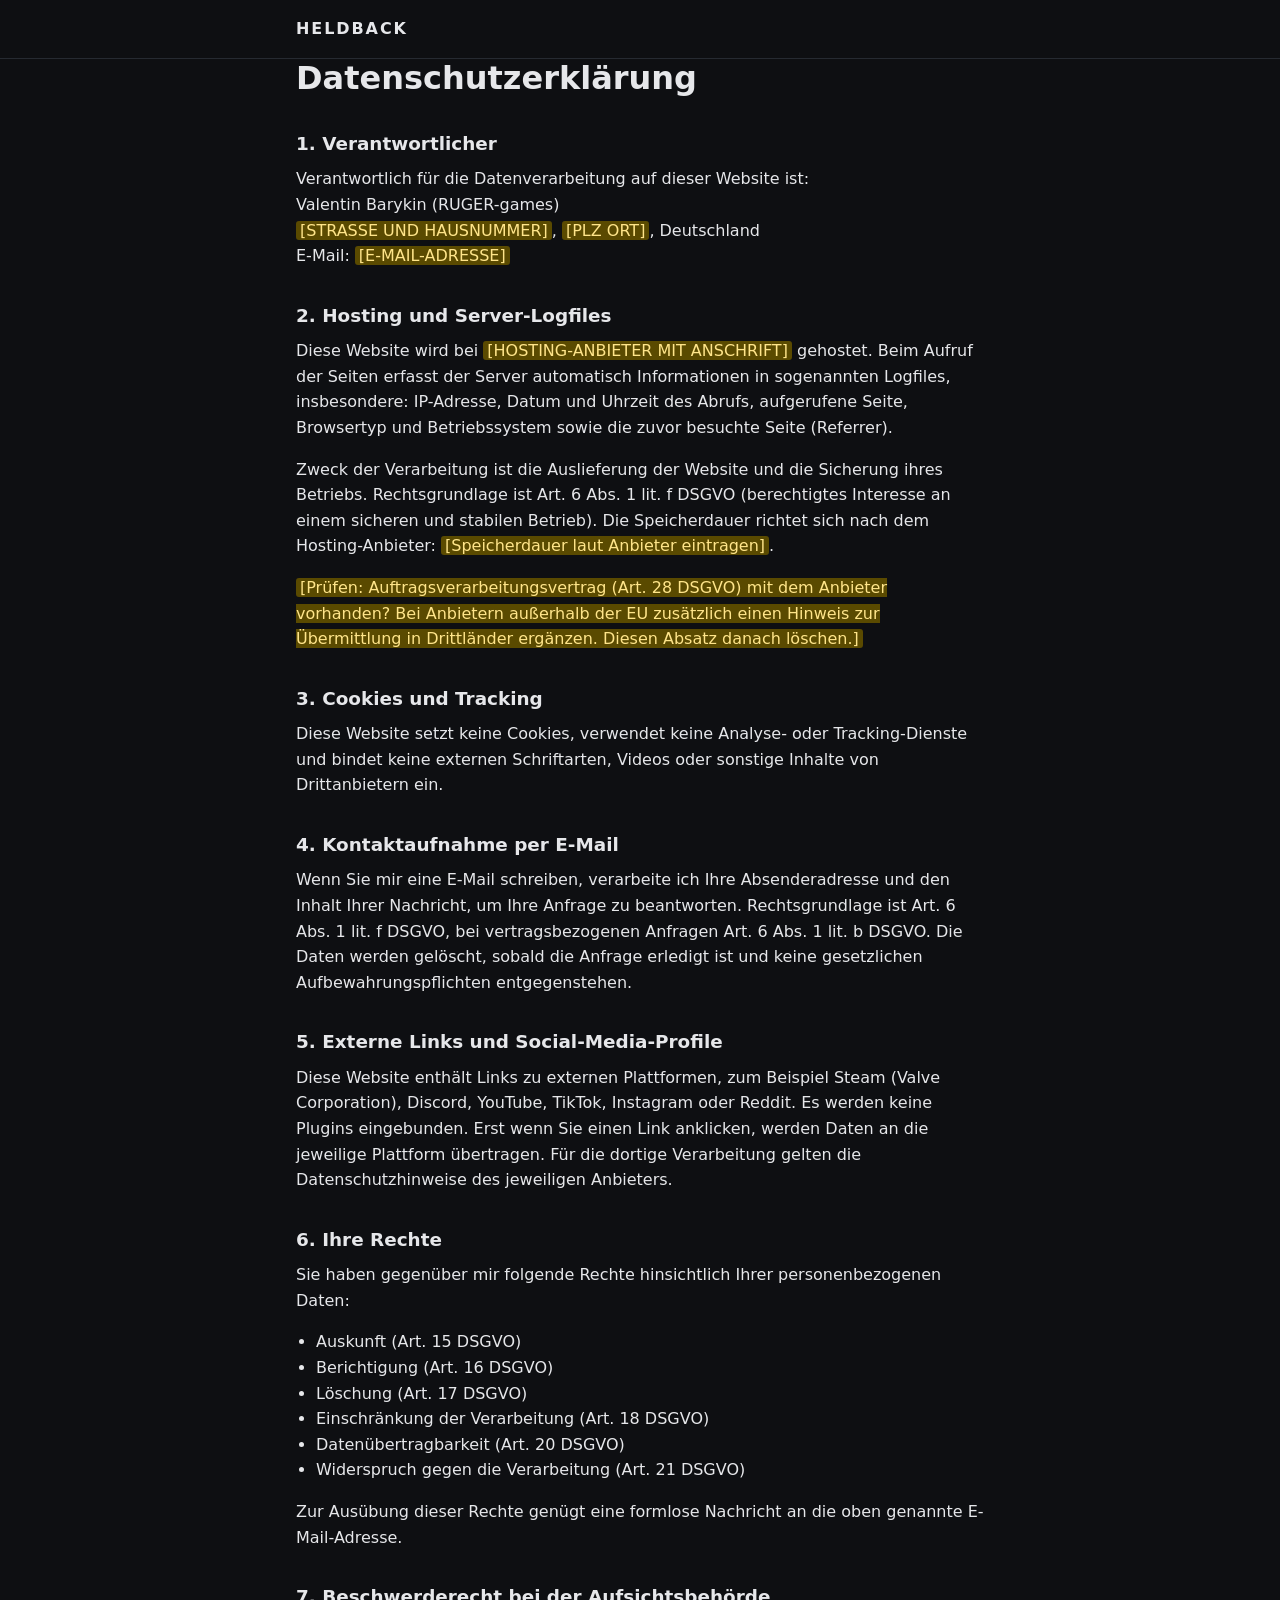
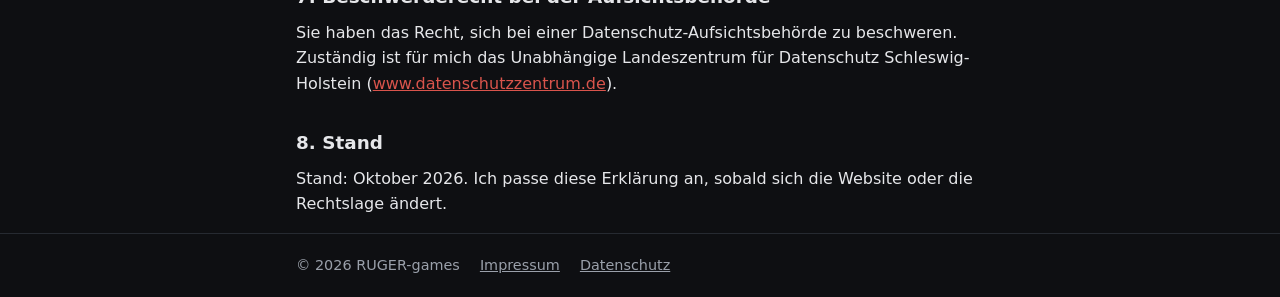
==== datenschutz.html @ 7f3c5130 "Add files via upload" ====
<!DOCTYPE html>
<html lang="de">
<head>
  <meta charset="utf-8">
  <meta name="viewport" content="width=device-width, initial-scale=1">
  <title>Datenschutzerklärung – HELDBACK</title>
  <link rel="stylesheet" href="style.css">
</head>
<body>
  <header>
    <div class="wrap">
      <a class="brand" href="index.html">HELDBACK</a>
    </div>
  </header>

  <main class="wrap">
    <h1>Datenschutzerklärung</h1>

    <h2>1. Verantwortlicher</h2>
    <p>
      Verantwortlich für die Datenverarbeitung auf dieser Website ist:<br>
      Valentin Barykin (RUGER-games)<br>
      <mark class="todo">[STRASSE UND HAUSNUMMER]</mark>,
      <mark class="todo">[PLZ ORT]</mark>, Deutschland<br>
      E-Mail: <mark class="todo">[E-MAIL-ADRESSE]</mark>
    </p>

    <h2>2. Hosting und Server-Logfiles</h2>
    <p>
      Diese Website wird bei <mark class="todo">[HOSTING-ANBIETER MIT ANSCHRIFT]</mark>
      gehostet. Beim Aufruf der Seiten erfasst der Server automatisch
      Informationen in sogenannten Logfiles, insbesondere: IP-Adresse, Datum und
      Uhrzeit des Abrufs, aufgerufene Seite, Browsertyp und Betriebssystem sowie
      die zuvor besuchte Seite (Referrer).
    </p>
    <p>
      Zweck der Verarbeitung ist die Auslieferung der Website und die Sicherung
      ihres Betriebs. Rechtsgrundlage ist Art. 6 Abs. 1 lit. f DSGVO (berechtigtes
      Interesse an einem sicheren und stabilen Betrieb). Die Speicherdauer richtet
      sich nach dem Hosting-Anbieter:
      <mark class="todo">[Speicherdauer laut Anbieter eintragen]</mark>.
    </p>
    <p>
      <mark class="todo">[Prüfen: Auftragsverarbeitungsvertrag (Art. 28 DSGVO) mit dem Anbieter vorhanden?
      Bei Anbietern außerhalb der EU zusätzlich einen Hinweis zur Übermittlung in
      Drittländer ergänzen. Diesen Absatz danach löschen.]</mark>
    </p>

    <h2>3. Cookies und Tracking</h2>
    <p>
      Diese Website setzt keine Cookies, verwendet keine Analyse- oder
      Tracking-Dienste und bindet keine externen Schriftarten, Videos oder
      sonstige Inhalte von Drittanbietern ein.
    </p>

    <h2>4. Kontaktaufnahme per E-Mail</h2>
    <p>
      Wenn Sie mir eine E-Mail schreiben, verarbeite ich Ihre Absenderadresse
      und den Inhalt Ihrer Nachricht, um Ihre Anfrage zu beantworten.
      Rechtsgrundlage ist Art. 6 Abs. 1 lit. f DSGVO, bei vertragsbezogenen
      Anfragen Art. 6 Abs. 1 lit. b DSGVO. Die Daten werden gelöscht, sobald
      die Anfrage erledigt ist und keine gesetzlichen Aufbewahrungspflichten
      entgegenstehen.
    </p>

    <h2>5. Externe Links und Social-Media-Profile</h2>
    <p>
      Diese Website enthält Links zu externen Plattformen, zum Beispiel Steam
      (Valve Corporation), Discord, YouTube, TikTok, Instagram oder Reddit.
      Es werden keine Plugins eingebunden. Erst wenn Sie einen Link anklicken,
      werden Daten an die jeweilige Plattform übertragen. Für die dortige
      Verarbeitung gelten die Datenschutzhinweise des jeweiligen Anbieters.
    </p>

    <h2>6. Ihre Rechte</h2>
    <p>Sie haben gegenüber mir folgende Rechte hinsichtlich Ihrer personenbezogenen Daten:</p>
    <ul>
      <li>Auskunft (Art. 15 DSGVO)</li>
      <li>Berichtigung (Art. 16 DSGVO)</li>
      <li>Löschung (Art. 17 DSGVO)</li>
      <li>Einschränkung der Verarbeitung (Art. 18 DSGVO)</li>
      <li>Datenübertragbarkeit (Art. 20 DSGVO)</li>
      <li>Widerspruch gegen die Verarbeitung (Art. 21 DSGVO)</li>
    </ul>
    <p>Zur Ausübung dieser Rechte genügt eine formlose Nachricht an die oben genannte E-Mail-Adresse.</p>

    <h2>7. Beschwerderecht bei der Aufsichtsbehörde</h2>
    <p>
      Sie haben das Recht, sich bei einer Datenschutz-Aufsichtsbehörde zu
      beschweren. Zuständig ist für mich das Unabhängige Landeszentrum für
      Datenschutz Schleswig-Holstein (<a href="https://www.datenschutzzentrum.de">www.datenschutzzentrum.de</a>).
    </p>

    <h2>8. Stand</h2>
    <p>Stand: Oktober 2026. Ich passe diese Erklärung an, sobald sich die Website oder die Rechtslage ändert.</p>
  </main>

  <footer>
    <div class="wrap">
      <span>&copy; 2026 RUGER-games</span>
      <a href="impressum.html">Impressum</a>
      <a href="datenschutz.html">Datenschutz</a>
    </div>
  </footer>
</body>
</html>
---- style.css ----
:root {
  color-scheme: dark;
  --bg: #0e0f12;
  --surface: #16181d;
  --text: #e6e7ea;
  --muted: #9aa0aa;
  --accent: #c4413a;
  --accent-hover: #d9544c;
  --line: #262a31;
  --todo-bg: #5a4a00;
  --todo-text: #ffe58a;
}

* {
  box-sizing: border-box;
}

html {
  -webkit-text-size-adjust: 100%;
}

body {
  margin: 0;
  background: var(--bg);
  color: var(--text);
  font-family: system-ui, -apple-system, "Segoe UI", Roboto, Helvetica, Arial, sans-serif;
  line-height: 1.6;
  min-height: 100vh;
  display: flex;
  flex-direction: column;
}

.wrap {
  width: 100%;
  max-width: 720px;
  margin: 0 auto;
  padding: 0 16px;
}

header {
  border-bottom: 1px solid var(--line);
}

header .wrap {
  display: flex;
  align-items: center;
  justify-content: space-between;
  padding-top: 16px;
  padding-bottom: 16px;
}

.brand {
  font-weight: 700;
  letter-spacing: 0.12em;
  color: var(--text);
  text-decoration: none;
}

main {
  flex: 1;
  padding-top: 40px;
  padding-bottom: 56px;
}

h1 {
  font-size: 2rem;
  line-height: 1.2;
  margin: 0 0 24px;
}

h2 {
  font-size: 1.15rem;
  margin: 32px 0 8px;
}

p,
ul {
  margin: 0 0 16px;
}

ul {
  padding-left: 20px;
}

a {
  color: var(--accent-hover);
}

a:hover {
  color: var(--text);
}

.hero {
  padding: 48px 0 24px;
}

.hero h1 {
  font-size: clamp(2.4rem, 9vw, 3.8rem);
  letter-spacing: 0.08em;
  margin-bottom: 8px;
}

.hero .by {
  color: var(--muted);
  margin-bottom: 24px;
}

.hero .tagline {
  font-size: 1.2rem;
  margin-bottom: 28px;
}

.button {
  display: inline-block;
  background: var(--accent);
  color: #fff;
  text-decoration: none;
  font-weight: 600;
  padding: 12px 22px;
  border-radius: 6px;
}

.button:hover {
  background: var(--accent-hover);
  color: #fff;
}

.card {
  background: var(--surface);
  border: 1px solid var(--line);
  border-radius: 8px;
  padding: 16px 20px;
  margin-top: 32px;
}

.card h2 {
  margin-top: 0;
}

mark.todo {
  background: var(--todo-bg);
  color: var(--todo-text);
  padding: 0 4px;
  border-radius: 3px;
}

footer {
  border-top: 1px solid var(--line);
  color: var(--muted);
  font-size: 0.9rem;
}

footer .wrap {
  display: flex;
  flex-wrap: wrap;
  gap: 8px 20px;
  padding-top: 20px;
  padding-bottom: 20px;
}

footer a {
  color: var(--muted);
}

footer a:hover {
  color: var(--text);
}
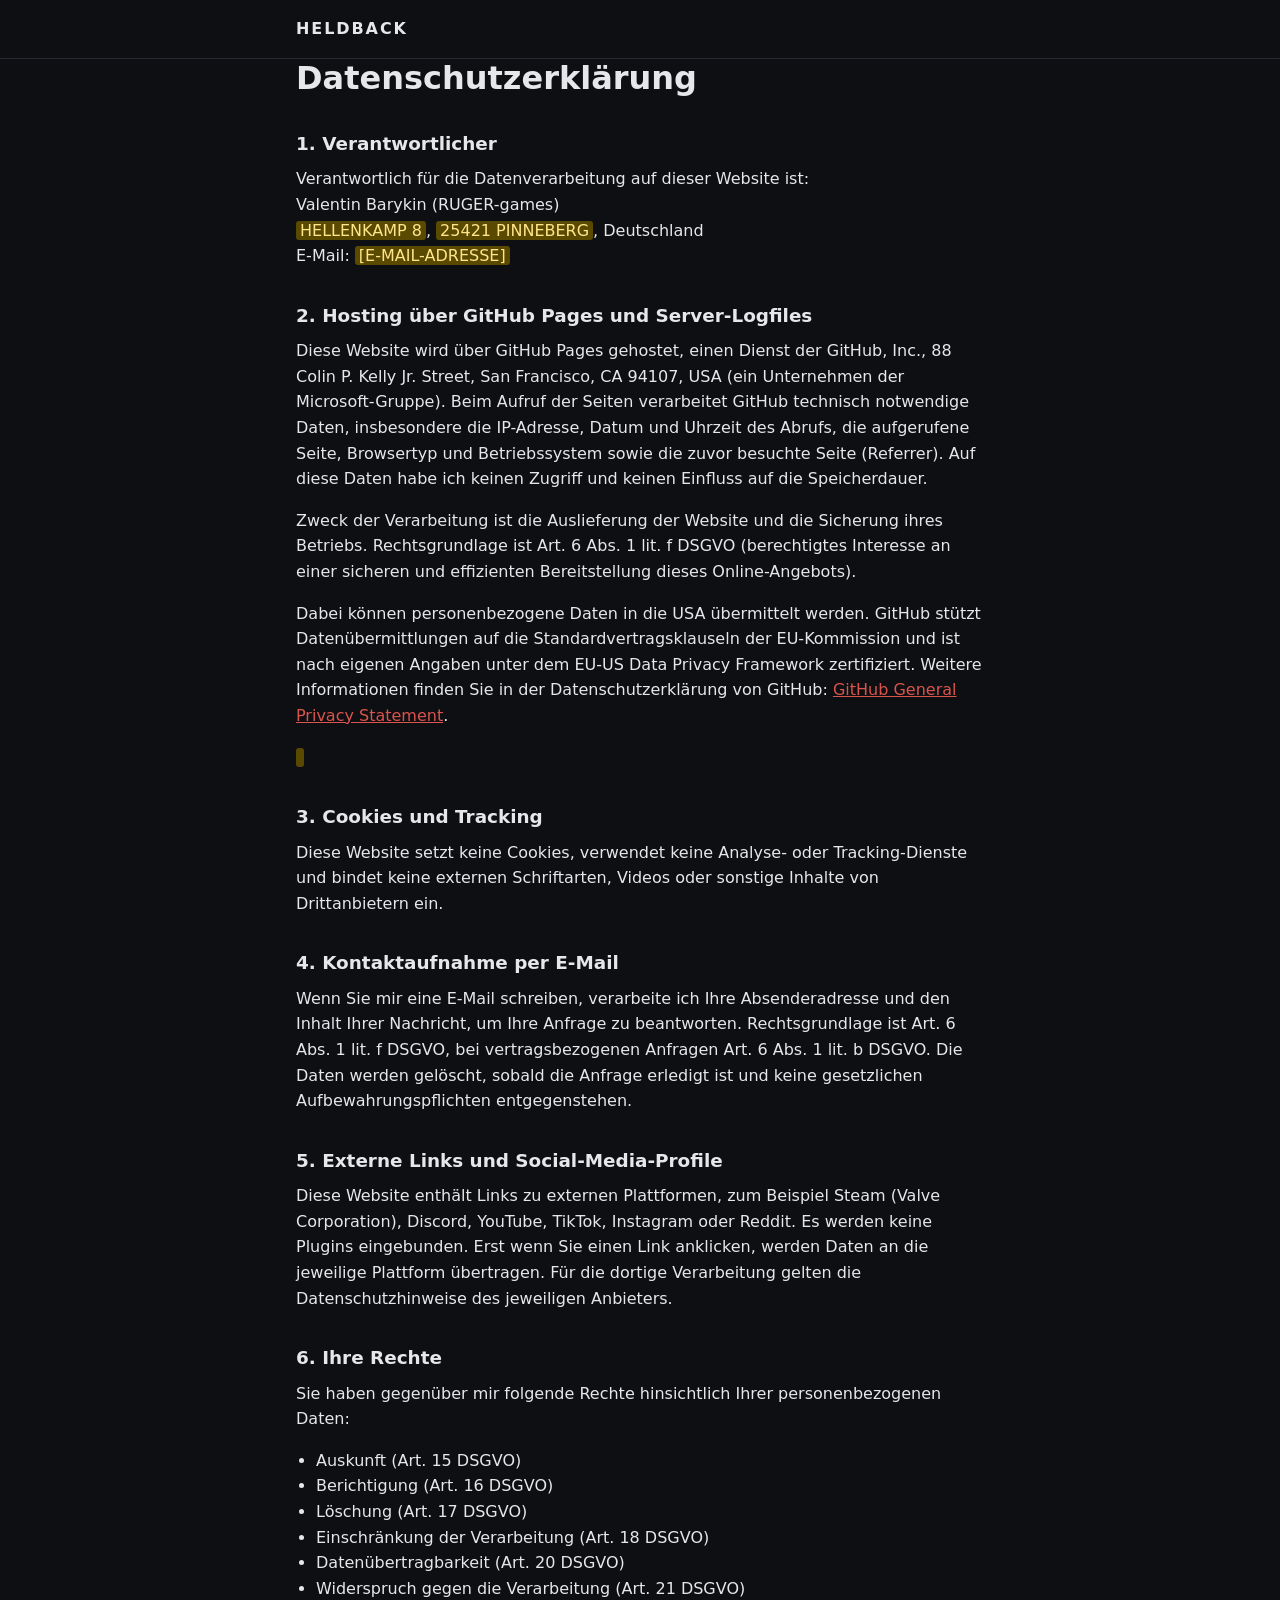
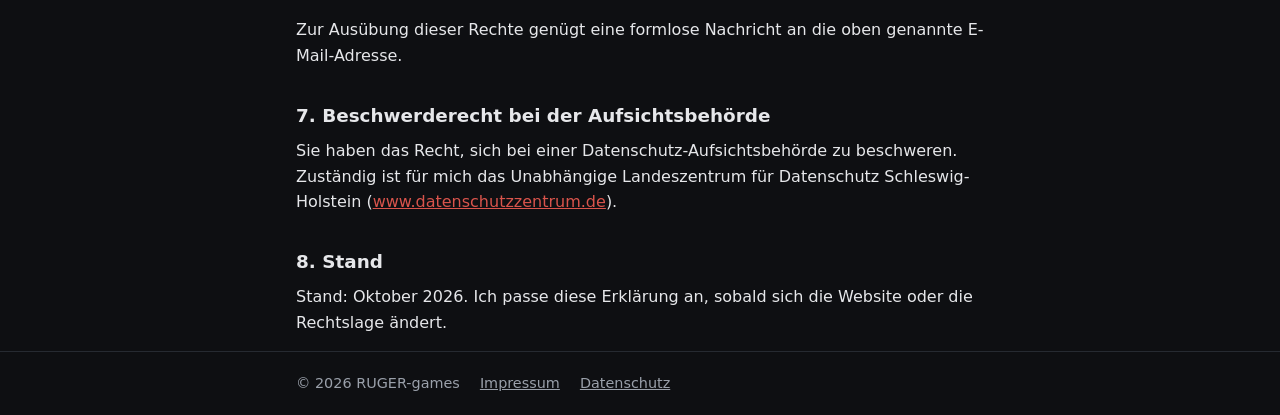
==== commit 37408e61: "Add files via upload" ====
--- a/datenschutz.html
+++ b/datenschutz.html
@@ -20,30 +20,37 @@
     <p>
       Verantwortlich für die Datenverarbeitung auf dieser Website ist:<br>
       Valentin Barykin (RUGER-games)<br>
-      <mark class="todo">[STRASSE UND HAUSNUMMER]</mark>,
-      <mark class="todo">[PLZ ORT]</mark>, Deutschland<br>
+      <mark class="todo">HELLENKAMP 8</mark>,
+      <mark class="todo">25421 PINNEBERG</mark>, Deutschland<br>
       E-Mail: <mark class="todo">[E-MAIL-ADRESSE]</mark>
     </p>
 
-    <h2>2. Hosting und Server-Logfiles</h2>
+    <h2>2. Hosting über GitHub Pages und Server-Logfiles</h2>
     <p>
-      Diese Website wird bei <mark class="todo">[HOSTING-ANBIETER MIT ANSCHRIFT]</mark>
-      gehostet. Beim Aufruf der Seiten erfasst der Server automatisch
-      Informationen in sogenannten Logfiles, insbesondere: IP-Adresse, Datum und
-      Uhrzeit des Abrufs, aufgerufene Seite, Browsertyp und Betriebssystem sowie
-      die zuvor besuchte Seite (Referrer).
+      Diese Website wird über GitHub Pages gehostet, einen Dienst der GitHub, Inc.,
+      88 Colin P. Kelly Jr. Street, San Francisco, CA 94107, USA
+      (ein Unternehmen der Microsoft-Gruppe). Beim Aufruf der Seiten verarbeitet
+      GitHub technisch notwendige Daten, insbesondere die IP-Adresse, Datum und
+      Uhrzeit des Abrufs, die aufgerufene Seite, Browsertyp und Betriebssystem
+      sowie die zuvor besuchte Seite (Referrer). Auf diese Daten habe ich keinen
+      Zugriff und keinen Einfluss auf die Speicherdauer.
     </p>
     <p>
       Zweck der Verarbeitung ist die Auslieferung der Website und die Sicherung
       ihres Betriebs. Rechtsgrundlage ist Art. 6 Abs. 1 lit. f DSGVO (berechtigtes
-      Interesse an einem sicheren und stabilen Betrieb). Die Speicherdauer richtet
-      sich nach dem Hosting-Anbieter:
-      <mark class="todo">[Speicherdauer laut Anbieter eintragen]</mark>.
+      Interesse an einer sicheren und effizienten Bereitstellung dieses
+      Online-Angebots).
     </p>
     <p>
-      <mark class="todo">[Prüfen: Auftragsverarbeitungsvertrag (Art. 28 DSGVO) mit dem Anbieter vorhanden?
-      Bei Anbietern außerhalb der EU zusätzlich einen Hinweis zur Übermittlung in
-      Drittländer ergänzen. Diesen Absatz danach löschen.]</mark>
+      Dabei können personenbezogene Daten in die USA übermittelt werden. GitHub
+      stützt Datenübermittlungen auf die Standardvertragsklauseln der
+      EU-Kommission und ist nach eigenen Angaben unter dem EU-US Data Privacy
+      Framework zertifiziert. Weitere Informationen finden Sie in der
+      Datenschutzerklärung von GitHub:
+      <a href="https://docs.github.com/en/site-policy/privacy-policies/github-general-privacy-statement">GitHub General Privacy Statement</a>.
+    </p>
+    <p>
+      <mark class="todo"></mark>
     </p>
 
     <h2>3. Cookies und Tracking</h2>
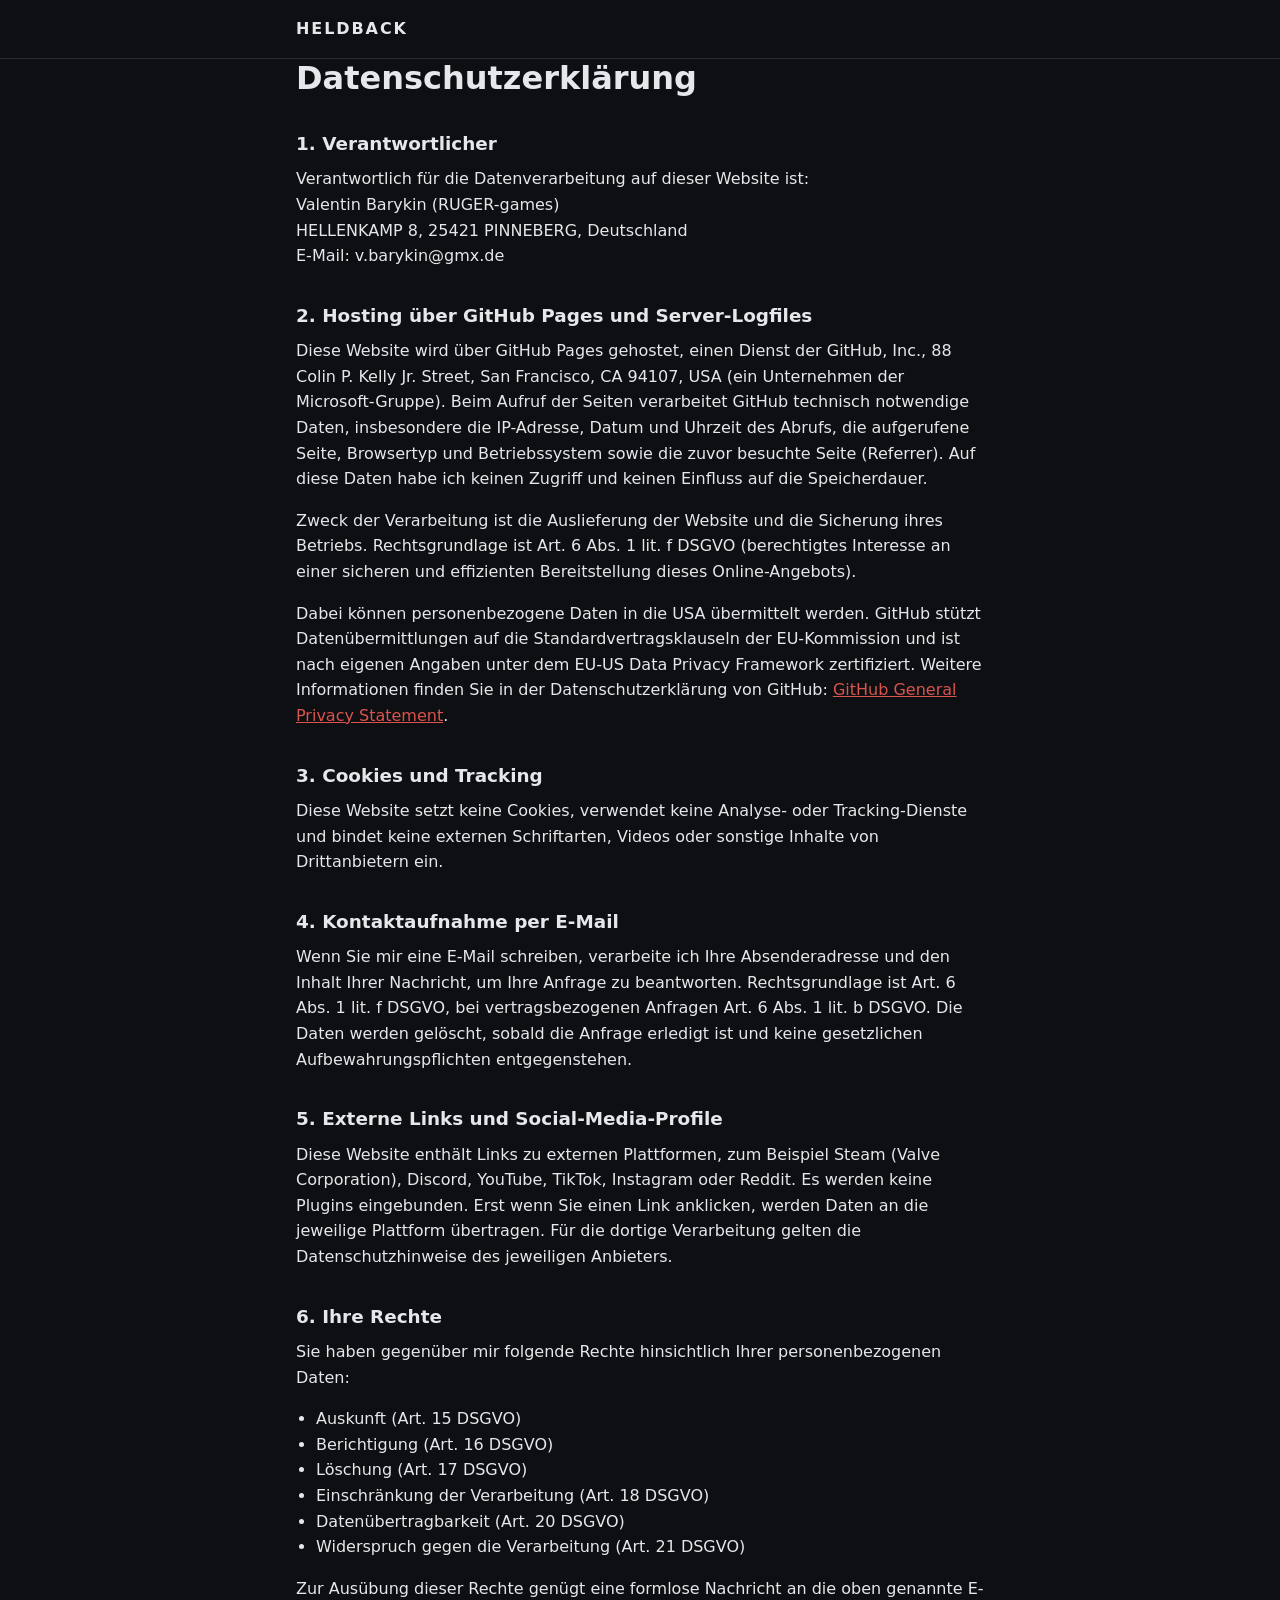
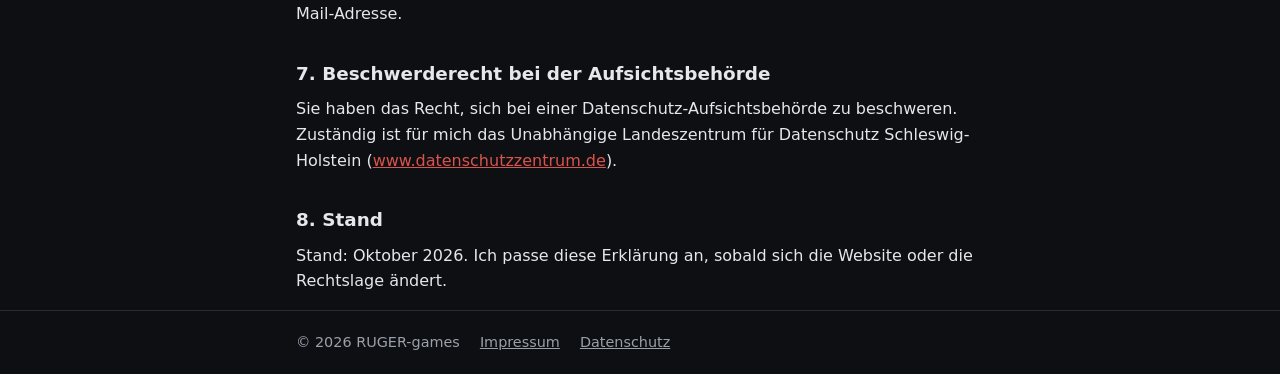
==== commit 723293e8: "Revise contact details in datenschutz.html Updated contact information and removed placeholder." ====
--- a/datenschutz.html
+++ b/datenschutz.html
@@ -20,9 +20,9 @@
     <p>
       Verantwortlich für die Datenverarbeitung auf dieser Website ist:<br>
       Valentin Barykin (RUGER-games)<br>
-      <mark class="todo">HELLENKAMP 8</mark>,
-      <mark class="todo">25421 PINNEBERG</mark>, Deutschland<br>
-      E-Mail: <mark class="todo">[E-MAIL-ADRESSE]</mark>
+      HELLENKAMP 8,
+      25421 PINNEBERG, Deutschland<br>
+      E-Mail: v.barykin@gmx.de
     </p>
 
     <h2>2. Hosting über GitHub Pages und Server-Logfiles</h2>
@@ -50,8 +50,7 @@
       <a href="https://docs.github.com/en/site-policy/privacy-policies/github-general-privacy-statement">GitHub General Privacy Statement</a>.
     </p>
     <p>
-      <mark class="todo"></mark>
-    </p>
+      </p>
 
     <h2>3. Cookies und Tracking</h2>
     <p>
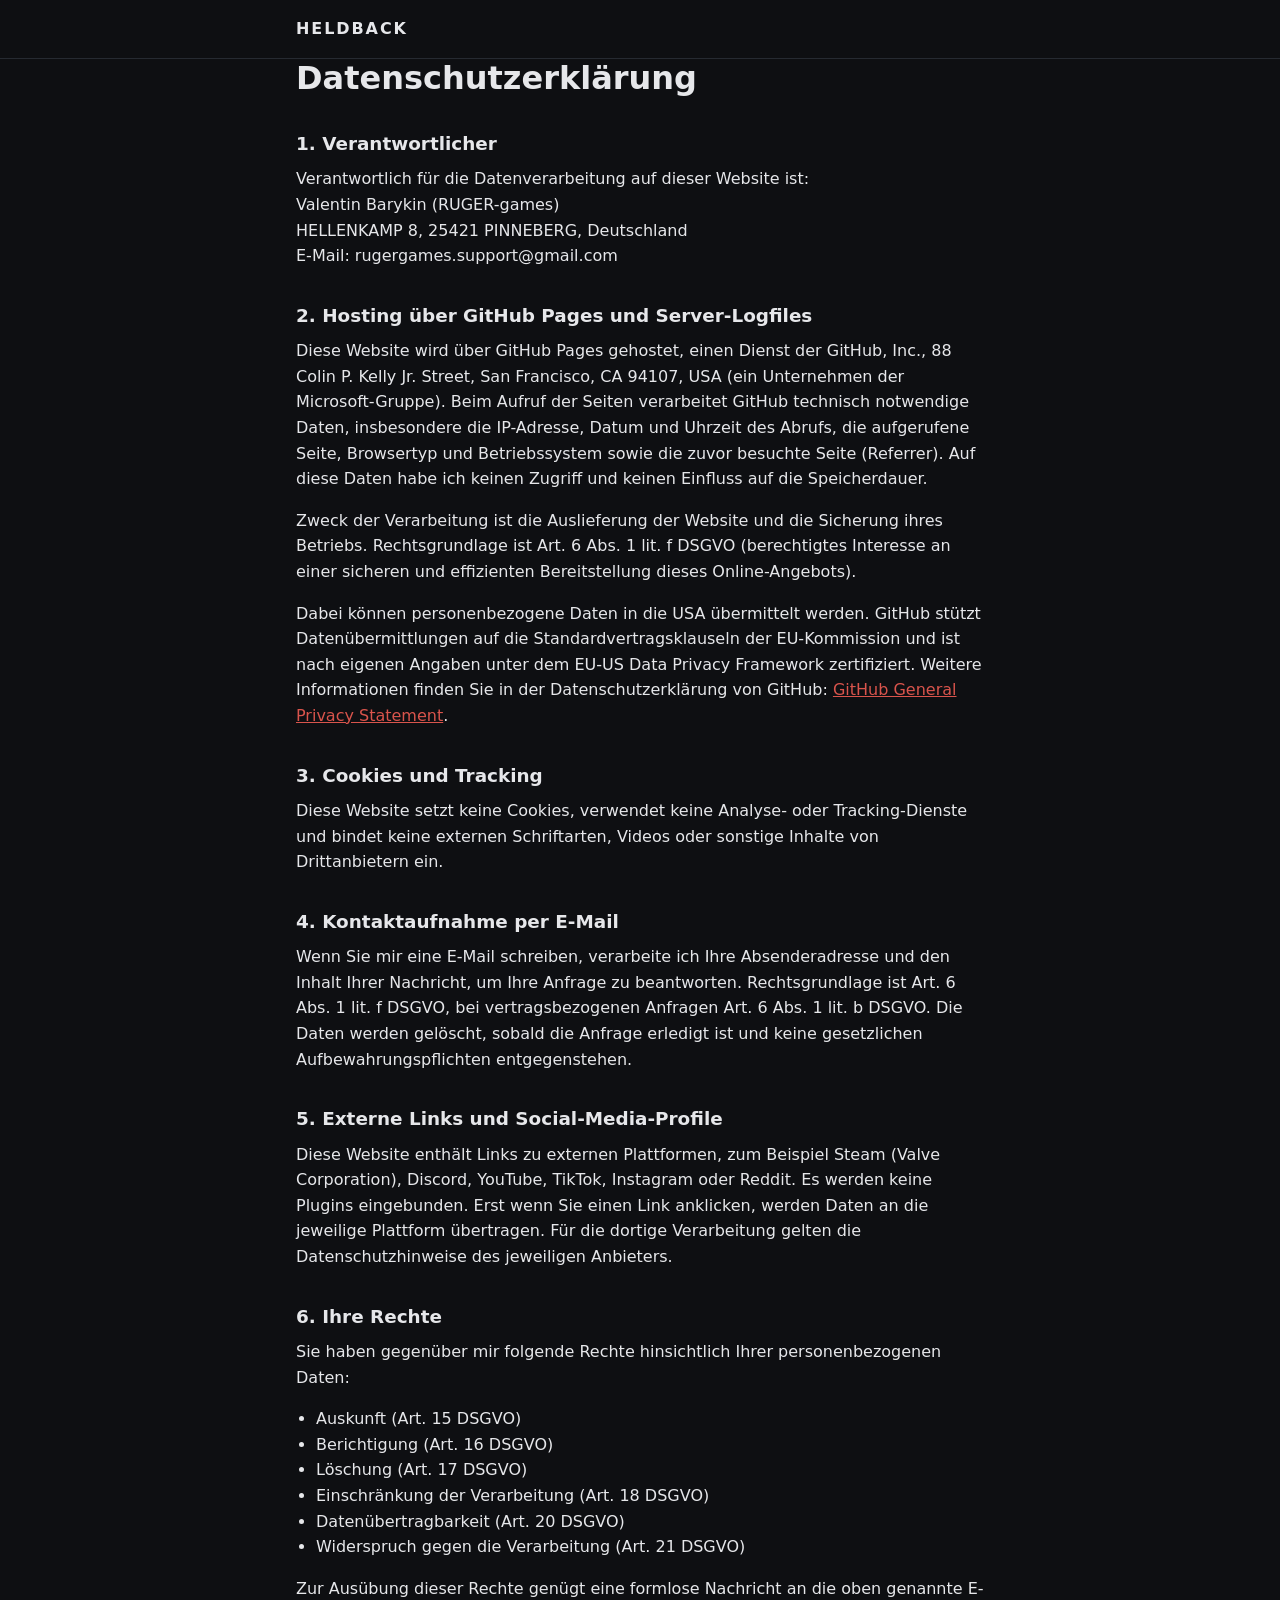
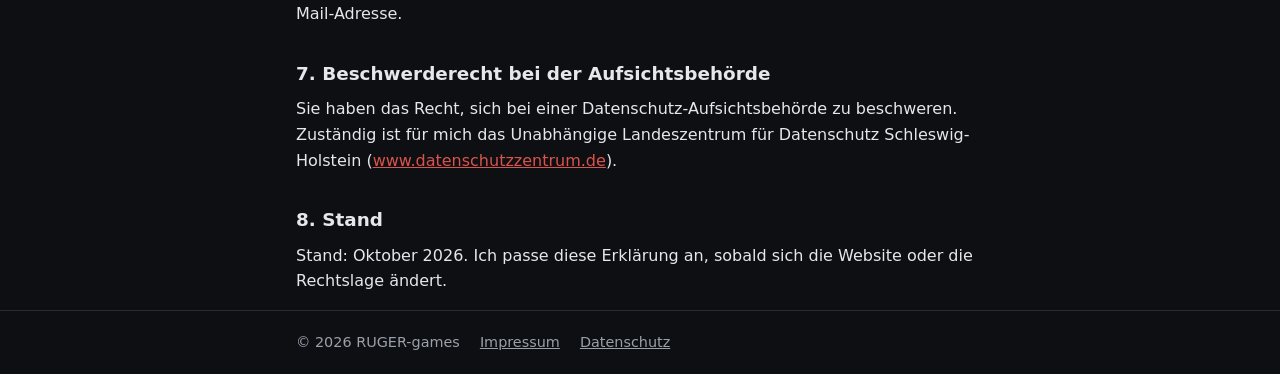
==== commit 1e6582a6: "Update email contact for data processing" ====
--- a/datenschutz.html
+++ b/datenschutz.html
@@ -22,7 +22,7 @@
       Valentin Barykin (RUGER-games)<br>
       HELLENKAMP 8,
       25421 PINNEBERG, Deutschland<br>
-      E-Mail: v.barykin@gmx.de
+      E-Mail: rugergames.support@gmail.com
     </p>
 
     <h2>2. Hosting über GitHub Pages und Server-Logfiles</h2>
@@ -49,9 +49,7 @@
       Datenschutzerklärung von GitHub:
       <a href="https://docs.github.com/en/site-policy/privacy-policies/github-general-privacy-statement">GitHub General Privacy Statement</a>.
     </p>
-    <p>
-      </p>
-
+    
     <h2>3. Cookies und Tracking</h2>
     <p>
       Diese Website setzt keine Cookies, verwendet keine Analyse- oder
